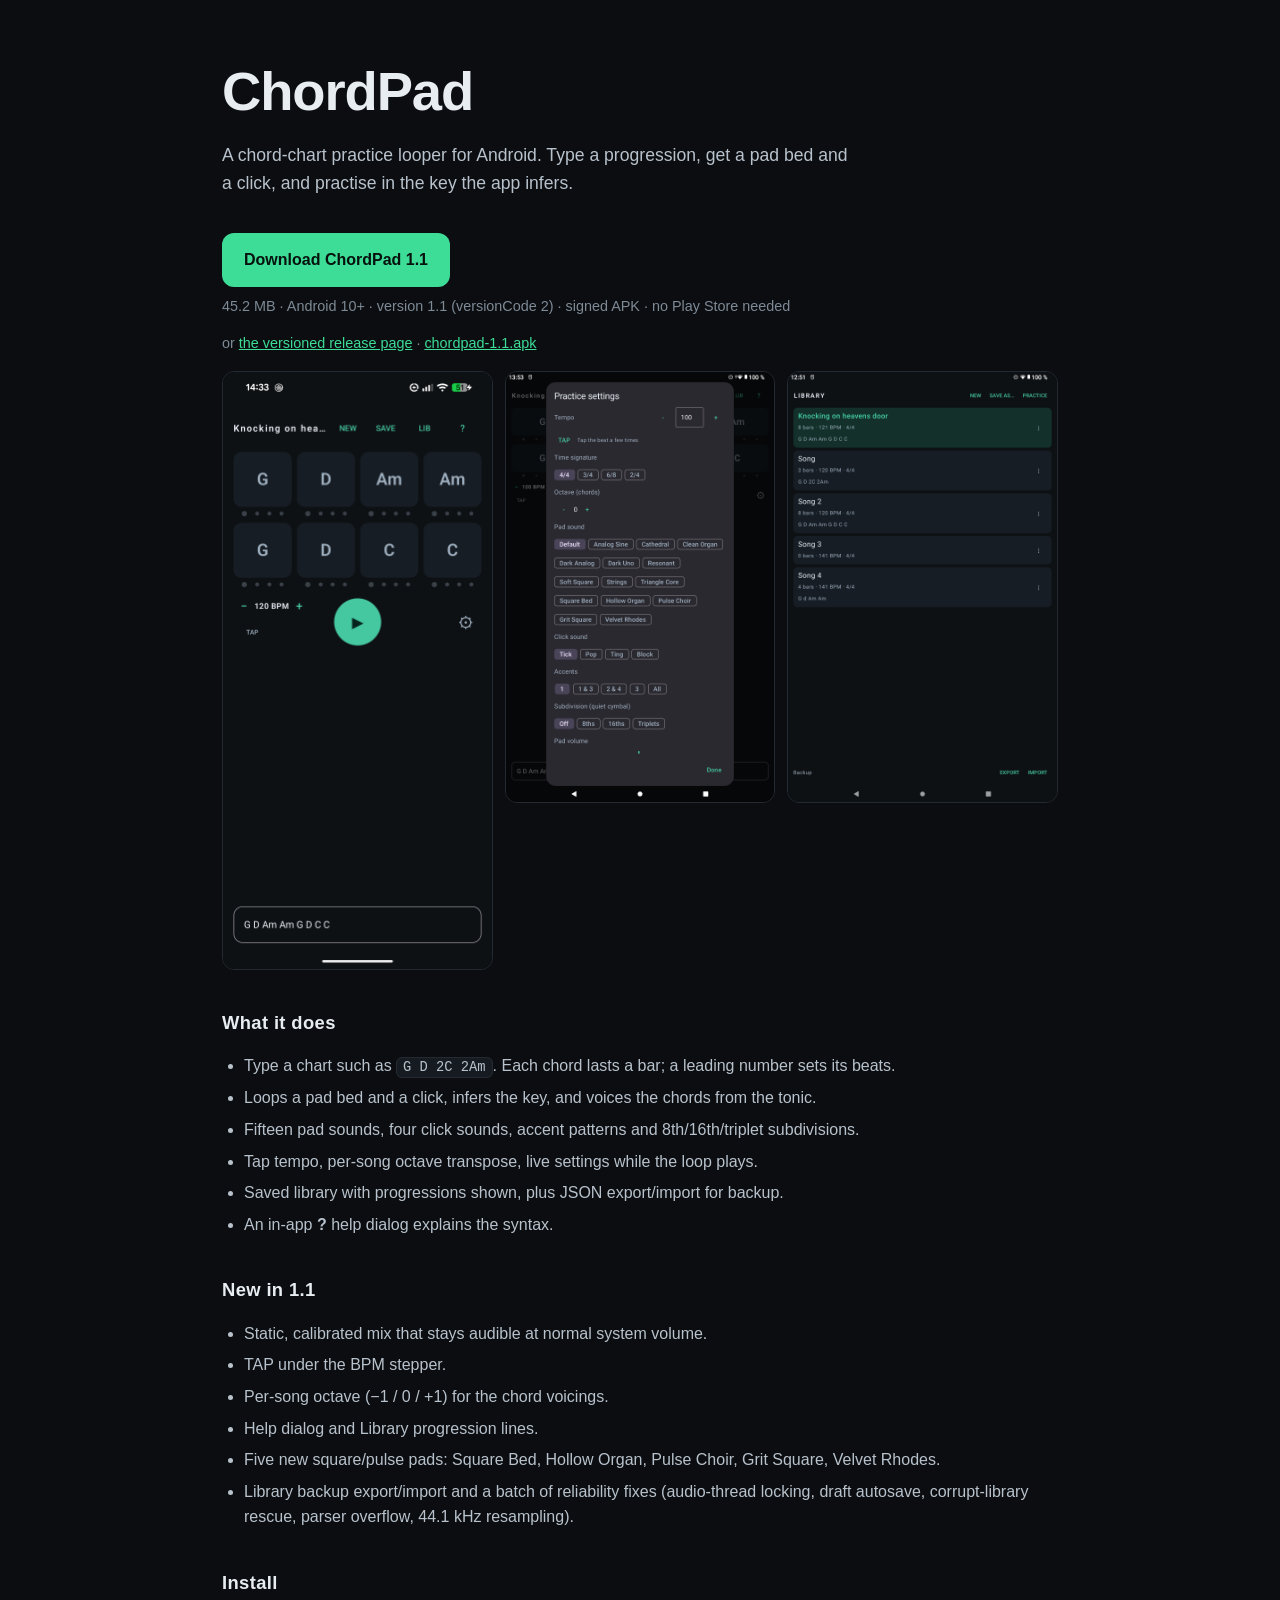
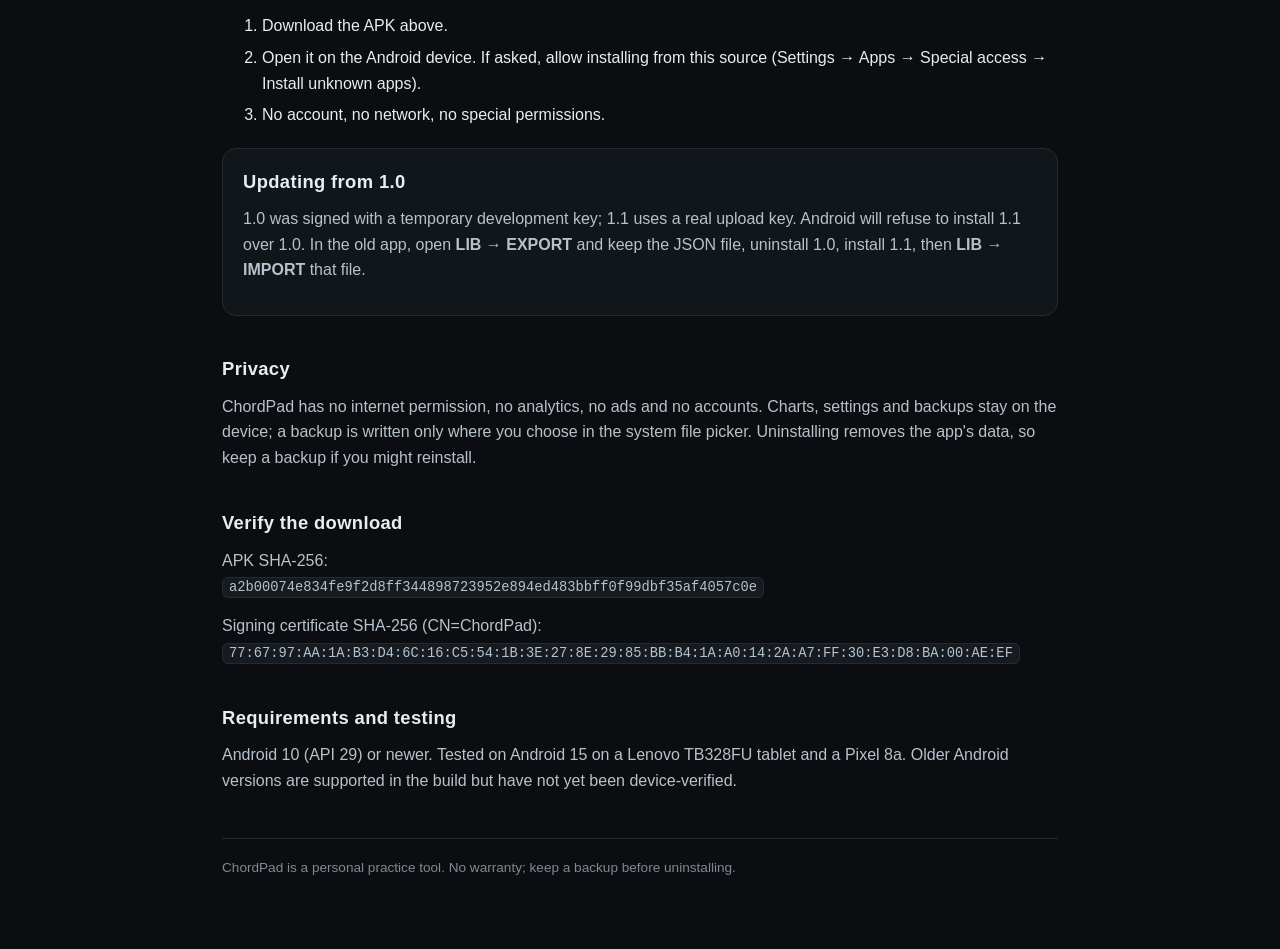
==== index.html @ 67da4f1e "Add ChordPad 1.1 download page" ====
<!doctype html>
<html lang="en">
<head>
<meta charset="utf-8">
<meta name="viewport" content="width=device-width, initial-scale=1">
<title>ChordPad — chord practice looper</title>
<style>
  :root { color-scheme: dark; }
  * { box-sizing: border-box; }
  body { margin: 0; background: #0b0d10; color: #e8edf2;
         font: 16px/1.6 -apple-system, BlinkMacSystemFont, "Segoe UI", Roboto, sans-serif; }
  main { max-width: 880px; margin: 0 auto; padding: 48px 22px 72px; }
  h1 { font-size: clamp(2.2rem, 6vw, 3.4rem); margin: 0 0 6px; letter-spacing: -0.02em; }
  h2 { margin: 38px 0 10px; font-size: 1.15rem; letter-spacing: 0.02em; }
  p { margin: 0 0 14px; color: #b8c2cc; }
  a { color: #3ddc97; }
  .accent { color: #3ddc97; }
  .lead { font-size: 1.1rem; max-width: 640px; }
  .download { display: inline-block; margin: 22px 0 8px; padding: 14px 22px; border-radius: 12px;
              background: #3ddc97; color: #06120d; font-weight: 700; text-decoration: none; }
  .download:hover { filter: brightness(1.05); }
  .meta { font-size: 0.9rem; color: #7e8a96; }
  .shots { display: grid; grid-template-columns: repeat(auto-fit, minmax(190px, 1fr)); gap: 12px; margin-top: 16px; }
  .shots img { width: 100%; border-radius: 12px; border: 1px solid #232a31; display: block; }
  ul { color: #b8c2cc; padding-left: 22px; }
  li { margin: 6px 0; }
  code { background: #161b21; border: 1px solid #232a31; border-radius: 6px; padding: 2px 6px;
         font-size: 0.86em; word-break: break-all; }
  .box { background: #11161b; border: 1px solid #232a31; border-radius: 14px; padding: 18px 20px; margin: 20px 0; }
  footer { margin-top: 44px; padding-top: 18px; border-top: 1px solid #232a31; font-size: 0.85rem; color: #7e8a96; }
</style>
</head>
<body>
<main>
  <header>
    <h1>ChordPad</h1>
    <p class="lead">A chord-chart practice looper for Android. Type a progression, get a pad bed and
      a click, and practise in the key the app infers.</p>
    <a class="download" href="https://github.com/KickStomp/chordpad/releases/latest/download/chordpad.apk">Download ChordPad 1.1</a>
    <p class="meta">45.2 MB · Android 10+ · version 1.1 (versionCode 2) · signed APK · no Play Store needed</p>
    <p class="meta">or <a href="https://github.com/KickStomp/chordpad/releases/tag/v1.1">the versioned release page</a> ·
      <a href="https://github.com/KickStomp/chordpad/releases/latest/download/chordpad-1.1.apk">chordpad-1.1.apk</a></p>
  </header>

  <div class="shots">
    <img src="screenshot-practice.png" alt="ChordPad practice screen">
    <img src="screenshot-settings.png" alt="ChordPad settings with pad presets">
    <img src="screenshot-library.png" alt="ChordPad song library with progressions">
  </div>

  <h2>What it does</h2>
  <ul>
    <li>Type a chart such as <code>G D 2C 2Am</code>. Each chord lasts a bar; a leading number sets its beats.</li>
    <li>Loops a pad bed and a click, infers the key, and voices the chords from the tonic.</li>
    <li>Fifteen pad sounds, four click sounds, accent patterns and 8th/16th/triplet subdivisions.</li>
    <li>Tap tempo, per-song octave transpose, live settings while the loop plays.</li>
    <li>Saved library with progressions shown, plus JSON export/import for backup.</li>
    <li>An in-app <strong>?</strong> help dialog explains the syntax.</li>
  </ul>

  <h2>New in 1.1</h2>
  <ul>
    <li>Static, calibrated mix that stays audible at normal system volume.</li>
    <li>TAP under the BPM stepper.</li>
    <li>Per-song octave (−1 / 0 / +1) for the chord voicings.</li>
    <li>Help dialog and Library progression lines.</li>
    <li>Five new square/pulse pads: Square Bed, Hollow Organ, Pulse Choir, Grit Square, Velvet Rhodes.</li>
    <li>Library backup export/import and a batch of reliability fixes (audio-thread locking, draft autosave, corrupt-library rescue, parser overflow, 44.1 kHz resampling).</li>
  </ul>

  <h2>Install</h2>
  <ol>
    <li>Download the APK above.</li>
    <li>Open it on the Android device. If asked, allow installing from this source (Settings → Apps →
      Special access → Install unknown apps).</li>
    <li>No account, no network, no special permissions.</li>
  </ol>

  <div class="box">
    <h2 style="margin-top:0">Updating from 1.0</h2>
    <p>1.0 was signed with a temporary development key; 1.1 uses a real upload key. Android will
      refuse to install 1.1 over 1.0. In the old app, open <strong>LIB → EXPORT</strong> and keep the
      JSON file, uninstall 1.0, install 1.1, then <strong>LIB → IMPORT</strong> that file.</p>
  </div>

  <h2>Privacy</h2>
  <p>ChordPad has no internet permission, no analytics, no ads and no accounts. Charts, settings
    and backups stay on the device; a backup is written only where you choose in the system file
    picker. Uninstalling removes the app's data, so keep a backup if you might reinstall.</p>

  <h2>Verify the download</h2>
  <p>APK SHA-256:<br><code>a2b00074e834fe9f2d8ff344898723952e894ed483bbff0f99dbf35af4057c0e</code></p>
  <p>Signing certificate SHA-256 (CN=ChordPad):<br>
    <code>77:67:97:AA:1A:B3:D4:6C:16:C5:54:1B:3E:27:8E:29:85:BB:B4:1A:A0:14:2A:A7:FF:30:E3:D8:BA:00:AE:EF</code></p>

  <h2>Requirements and testing</h2>
  <p>Android 10 (API 29) or newer. Tested on Android 15 on a Lenovo TB328FU tablet and a Pixel 8a.
    Older Android versions are supported in the build but have not yet been device-verified.</p>

  <footer>
    ChordPad is a personal practice tool. No warranty; keep a backup before uninstalling.
  </footer>
</main>
</body>
</html>
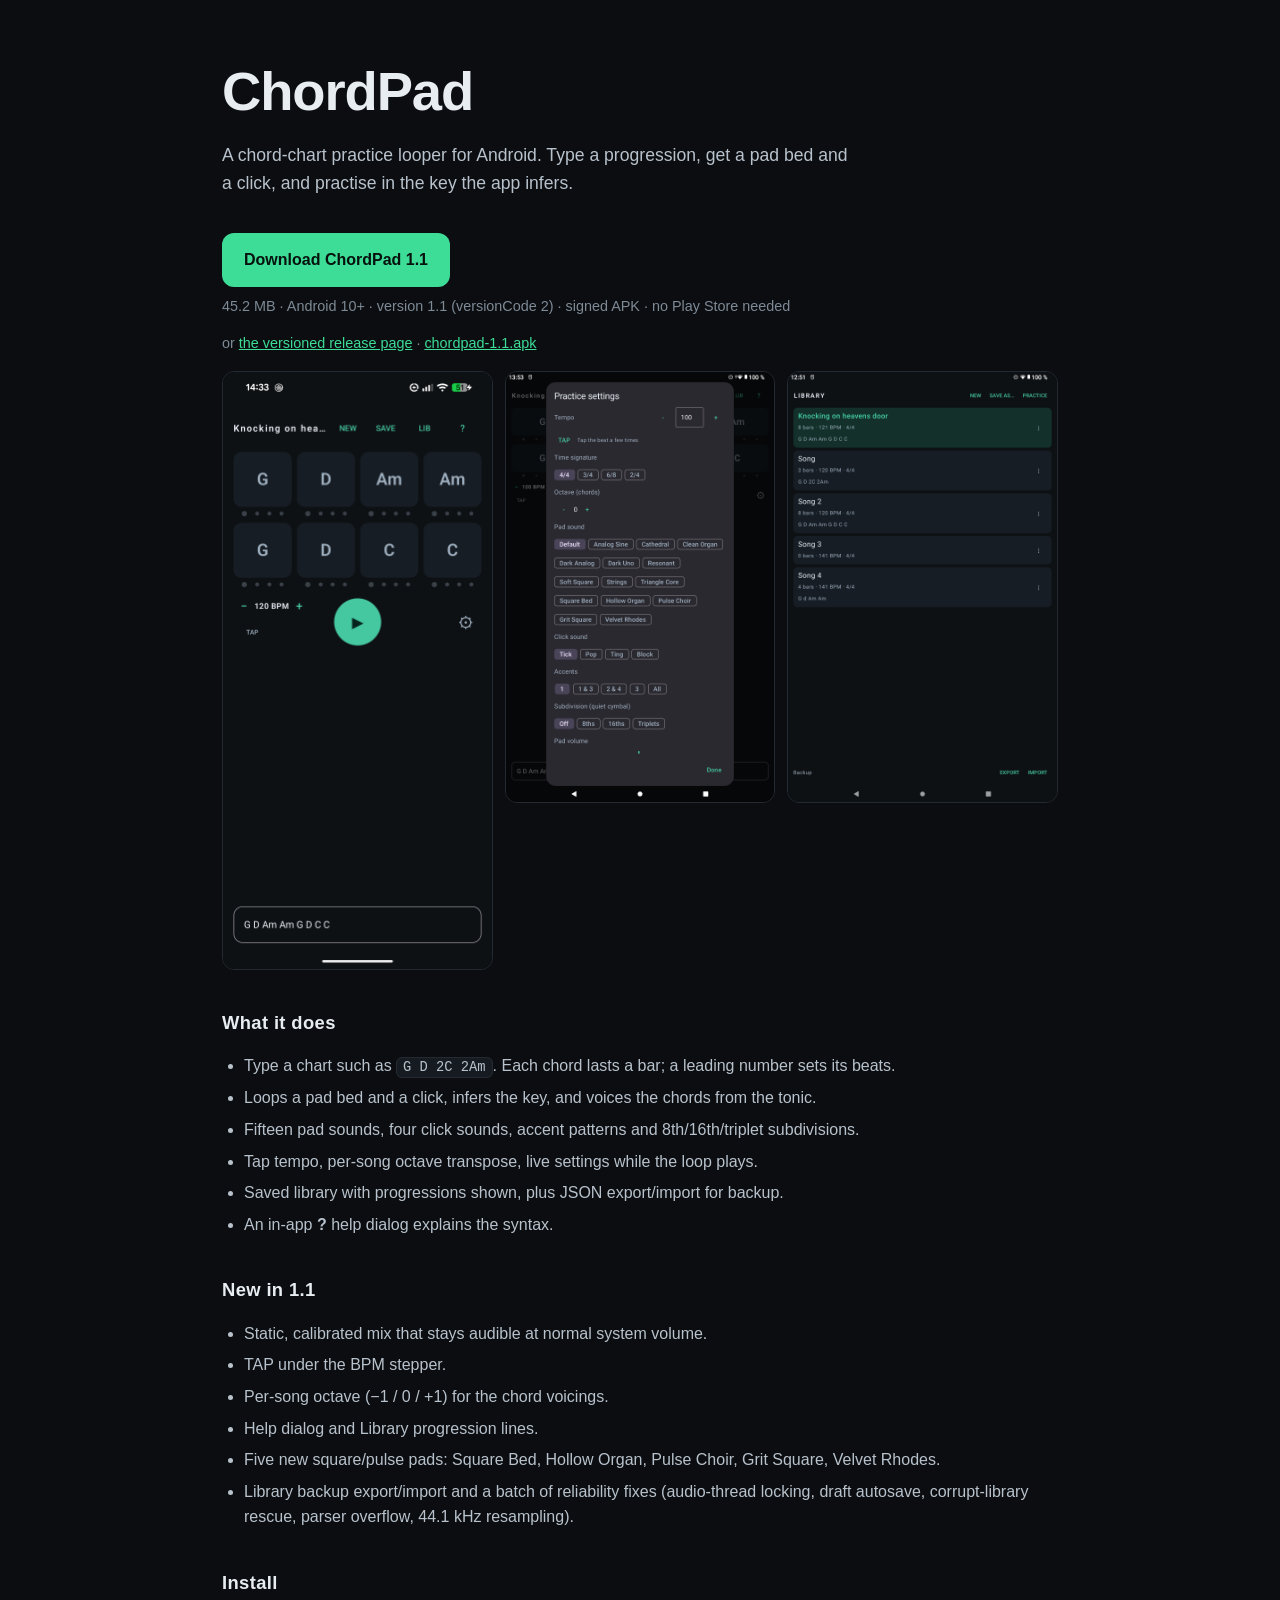
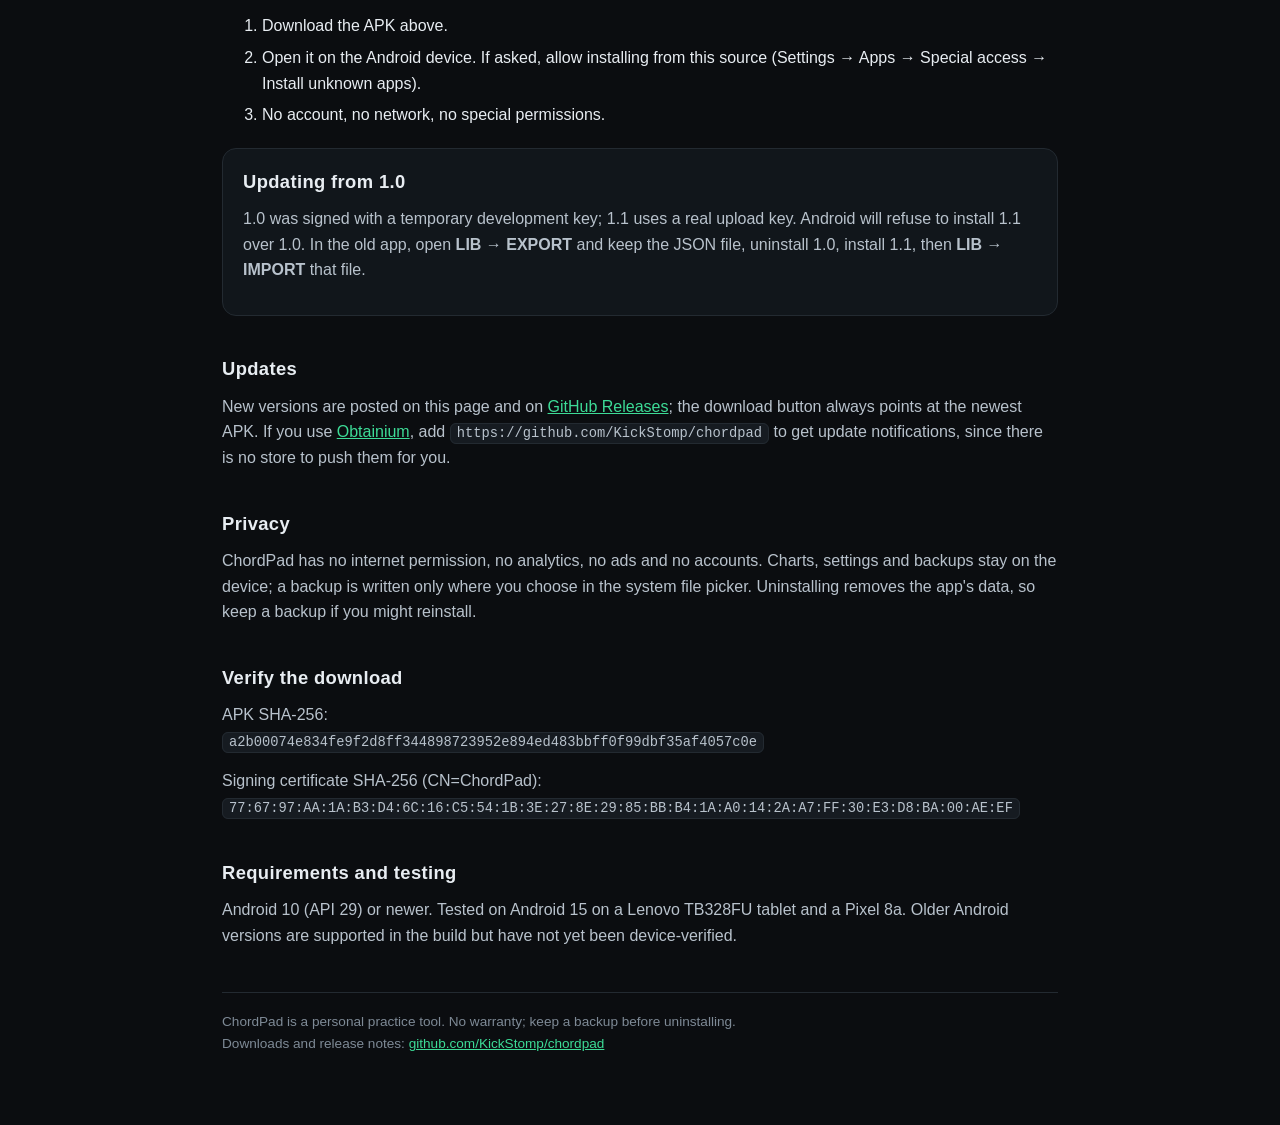
==== commit 50ff45bc: "Add update notes, Obtainium hint and repo link" ====
--- a/index.html
+++ b/index.html
@@ -83,6 +83,13 @@
       JSON file, uninstall 1.0, install 1.1, then <strong>LIB → IMPORT</strong> that file.</p>
   </div>
 
+  <h2>Updates</h2>
+  <p>New versions are posted on this page and on
+    <a href="https://github.com/KickStomp/chordpad/releases">GitHub Releases</a>; the download button
+    always points at the newest APK. If you use <a href="https://obtainium.imranr.dev/">Obtainium</a>,
+    add <code>https://github.com/KickStomp/chordpad</code> to get update notifications, since there
+    is no store to push them for you.</p>
+
   <h2>Privacy</h2>
   <p>ChordPad has no internet permission, no analytics, no ads and no accounts. Charts, settings
     and backups stay on the device; a backup is written only where you choose in the system file
@@ -98,7 +105,8 @@
     Older Android versions are supported in the build but have not yet been device-verified.</p>
 
   <footer>
-    ChordPad is a personal practice tool. No warranty; keep a backup before uninstalling.
+    ChordPad is a personal practice tool. No warranty; keep a backup before uninstalling.<br>
+    Downloads and release notes: <a href="https://github.com/KickStomp/chordpad">github.com/KickStomp/chordpad</a>
   </footer>
 </main>
 </body>
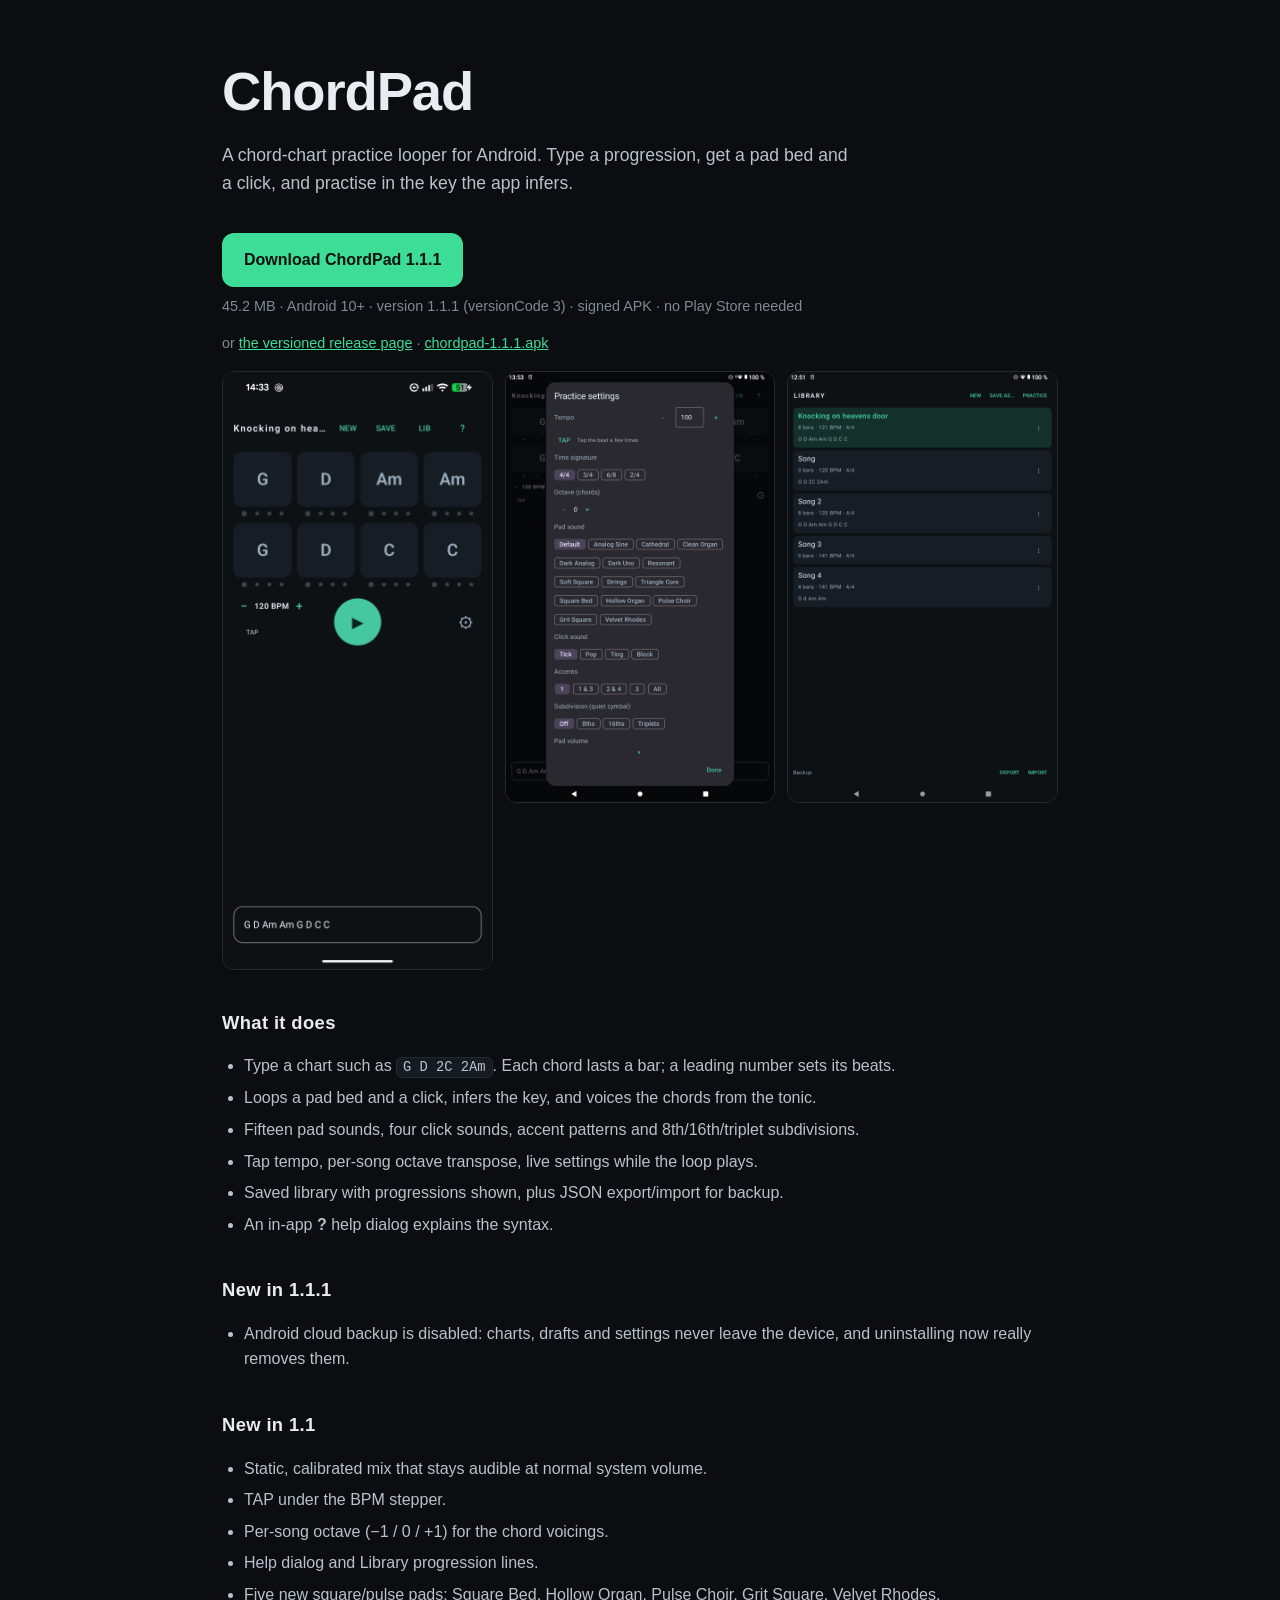
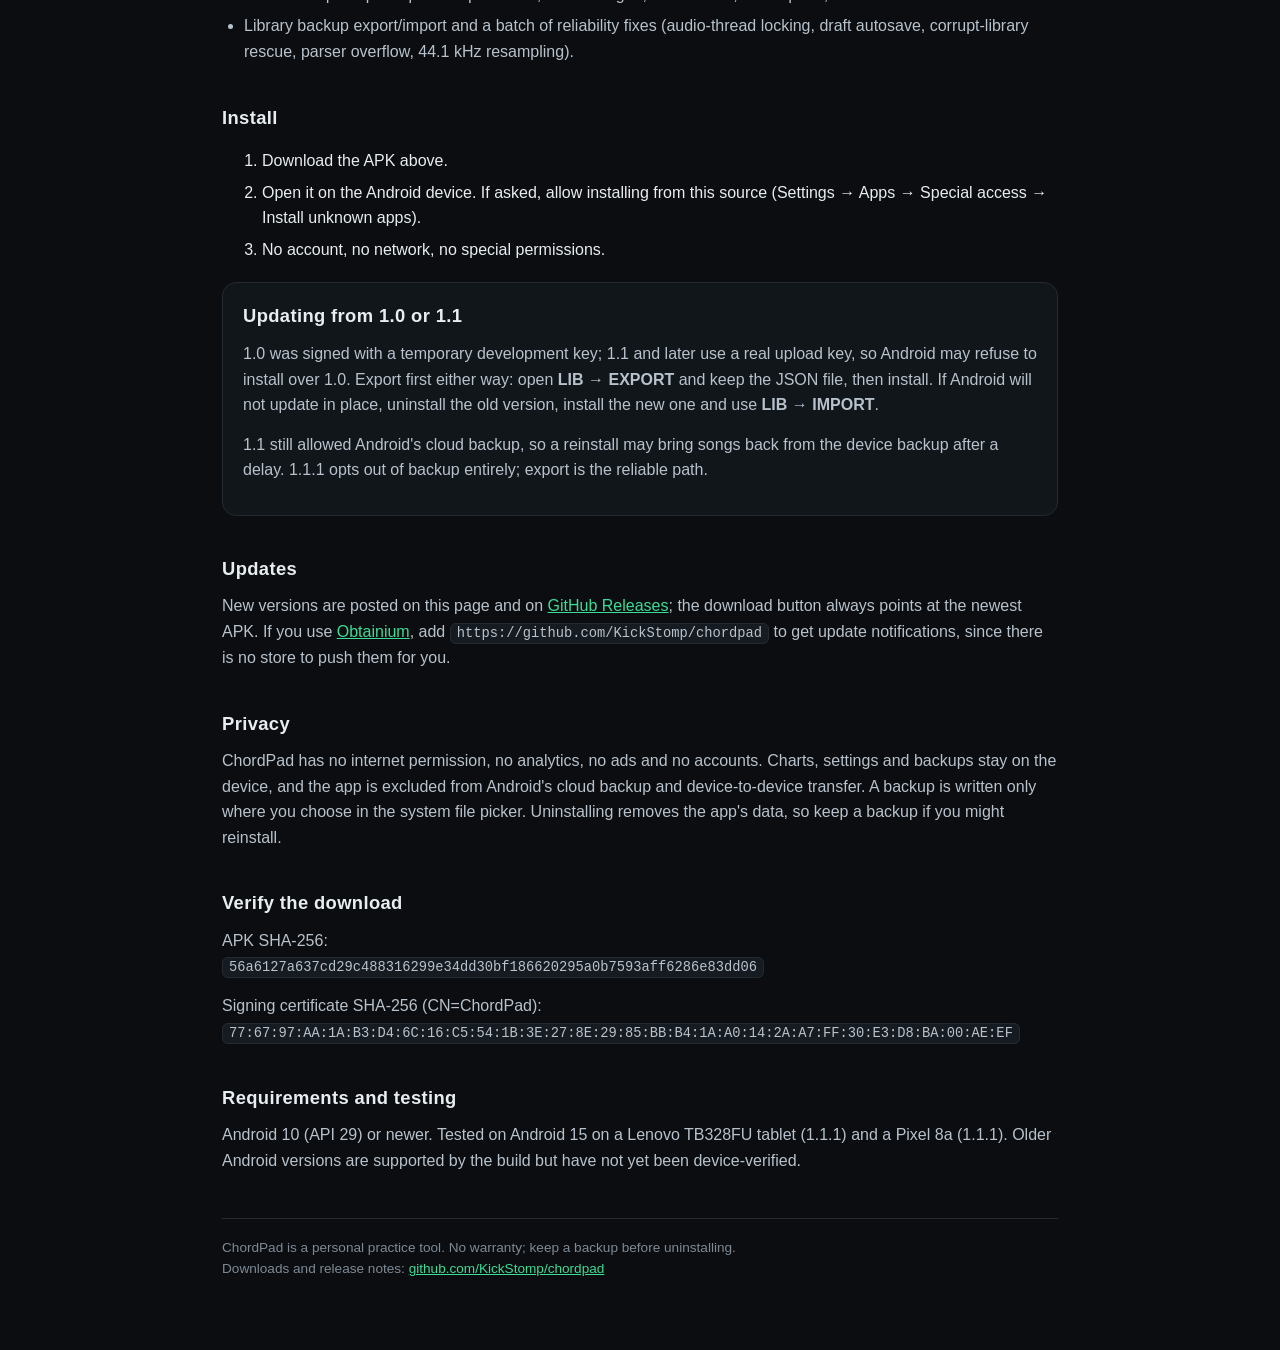
==== commit f504ad75: "Ship 1.1.1: cloud backup disabled, checksum updated" ====
--- a/index.html
+++ b/index.html
@@ -36,10 +36,10 @@
     <h1>ChordPad</h1>
     <p class="lead">A chord-chart practice looper for Android. Type a progression, get a pad bed and
       a click, and practise in the key the app infers.</p>
-    <a class="download" href="https://github.com/KickStomp/chordpad/releases/latest/download/chordpad.apk">Download ChordPad 1.1</a>
-    <p class="meta">45.2 MB · Android 10+ · version 1.1 (versionCode 2) · signed APK · no Play Store needed</p>
-    <p class="meta">or <a href="https://github.com/KickStomp/chordpad/releases/tag/v1.1">the versioned release page</a> ·
-      <a href="https://github.com/KickStomp/chordpad/releases/latest/download/chordpad-1.1.apk">chordpad-1.1.apk</a></p>
+    <a class="download" href="https://github.com/KickStomp/chordpad/releases/latest/download/chordpad.apk">Download ChordPad 1.1.1</a>
+    <p class="meta">45.2 MB · Android 10+ · version 1.1.1 (versionCode 3) · signed APK · no Play Store needed</p>
+    <p class="meta">or <a href="https://github.com/KickStomp/chordpad/releases/tag/v1.1.1">the versioned release page</a> ·
+      <a href="https://github.com/KickStomp/chordpad/releases/latest/download/chordpad-1.1.1.apk">chordpad-1.1.1.apk</a></p>
   </header>
 
   <div class="shots">
@@ -56,6 +56,12 @@
     <li>Tap tempo, per-song octave transpose, live settings while the loop plays.</li>
     <li>Saved library with progressions shown, plus JSON export/import for backup.</li>
     <li>An in-app <strong>?</strong> help dialog explains the syntax.</li>
+  </ul>
+
+  <h2>New in 1.1.1</h2>
+  <ul>
+    <li>Android cloud backup is disabled: charts, drafts and settings never leave the device, and
+      uninstalling now really removes them.</li>
   </ul>
 
   <h2>New in 1.1</h2>
@@ -77,10 +83,13 @@
   </ol>
 
   <div class="box">
-    <h2 style="margin-top:0">Updating from 1.0</h2>
-    <p>1.0 was signed with a temporary development key; 1.1 uses a real upload key. Android will
-      refuse to install 1.1 over 1.0. In the old app, open <strong>LIB → EXPORT</strong> and keep the
-      JSON file, uninstall 1.0, install 1.1, then <strong>LIB → IMPORT</strong> that file.</p>
+    <h2 style="margin-top:0">Updating from 1.0 or 1.1</h2>
+    <p>1.0 was signed with a temporary development key; 1.1 and later use a real upload key, so
+      Android may refuse to install over 1.0. Export first either way: open <strong>LIB → EXPORT</strong>
+      and keep the JSON file, then install. If Android will not update in place, uninstall the old
+      version, install the new one and use <strong>LIB → IMPORT</strong>.</p>
+    <p>1.1 still allowed Android's cloud backup, so a reinstall may bring songs back from the
+      device backup after a delay. 1.1.1 opts out of backup entirely; export is the reliable path.</p>
   </div>
 
   <h2>Updates</h2>
@@ -92,17 +101,19 @@
 
   <h2>Privacy</h2>
   <p>ChordPad has no internet permission, no analytics, no ads and no accounts. Charts, settings
-    and backups stay on the device; a backup is written only where you choose in the system file
-    picker. Uninstalling removes the app's data, so keep a backup if you might reinstall.</p>
+    and backups stay on the device, and the app is excluded from Android's cloud backup and
+    device-to-device transfer. A backup is written only where you choose in the system file picker.
+    Uninstalling removes the app's data, so keep a backup if you might reinstall.</p>
 
   <h2>Verify the download</h2>
-  <p>APK SHA-256:<br><code>a2b00074e834fe9f2d8ff344898723952e894ed483bbff0f99dbf35af4057c0e</code></p>
+  <p>APK SHA-256:<br><code>56a6127a637cd29c488316299e34dd30bf186620295a0b7593aff6286e83dd06</code></p>
   <p>Signing certificate SHA-256 (CN=ChordPad):<br>
     <code>77:67:97:AA:1A:B3:D4:6C:16:C5:54:1B:3E:27:8E:29:85:BB:B4:1A:A0:14:2A:A7:FF:30:E3:D8:BA:00:AE:EF</code></p>
 
   <h2>Requirements and testing</h2>
-  <p>Android 10 (API 29) or newer. Tested on Android 15 on a Lenovo TB328FU tablet and a Pixel 8a.
-    Older Android versions are supported in the build but have not yet been device-verified.</p>
+  <p>Android 10 (API 29) or newer. Tested on Android 15 on a Lenovo TB328FU tablet (1.1.1) and a
+    Pixel 8a (1.1.1). Older Android versions are supported by the build but have not yet been
+    device-verified.</p>
 
   <footer>
     ChordPad is a personal practice tool. No warranty; keep a backup before uninstalling.<br>
